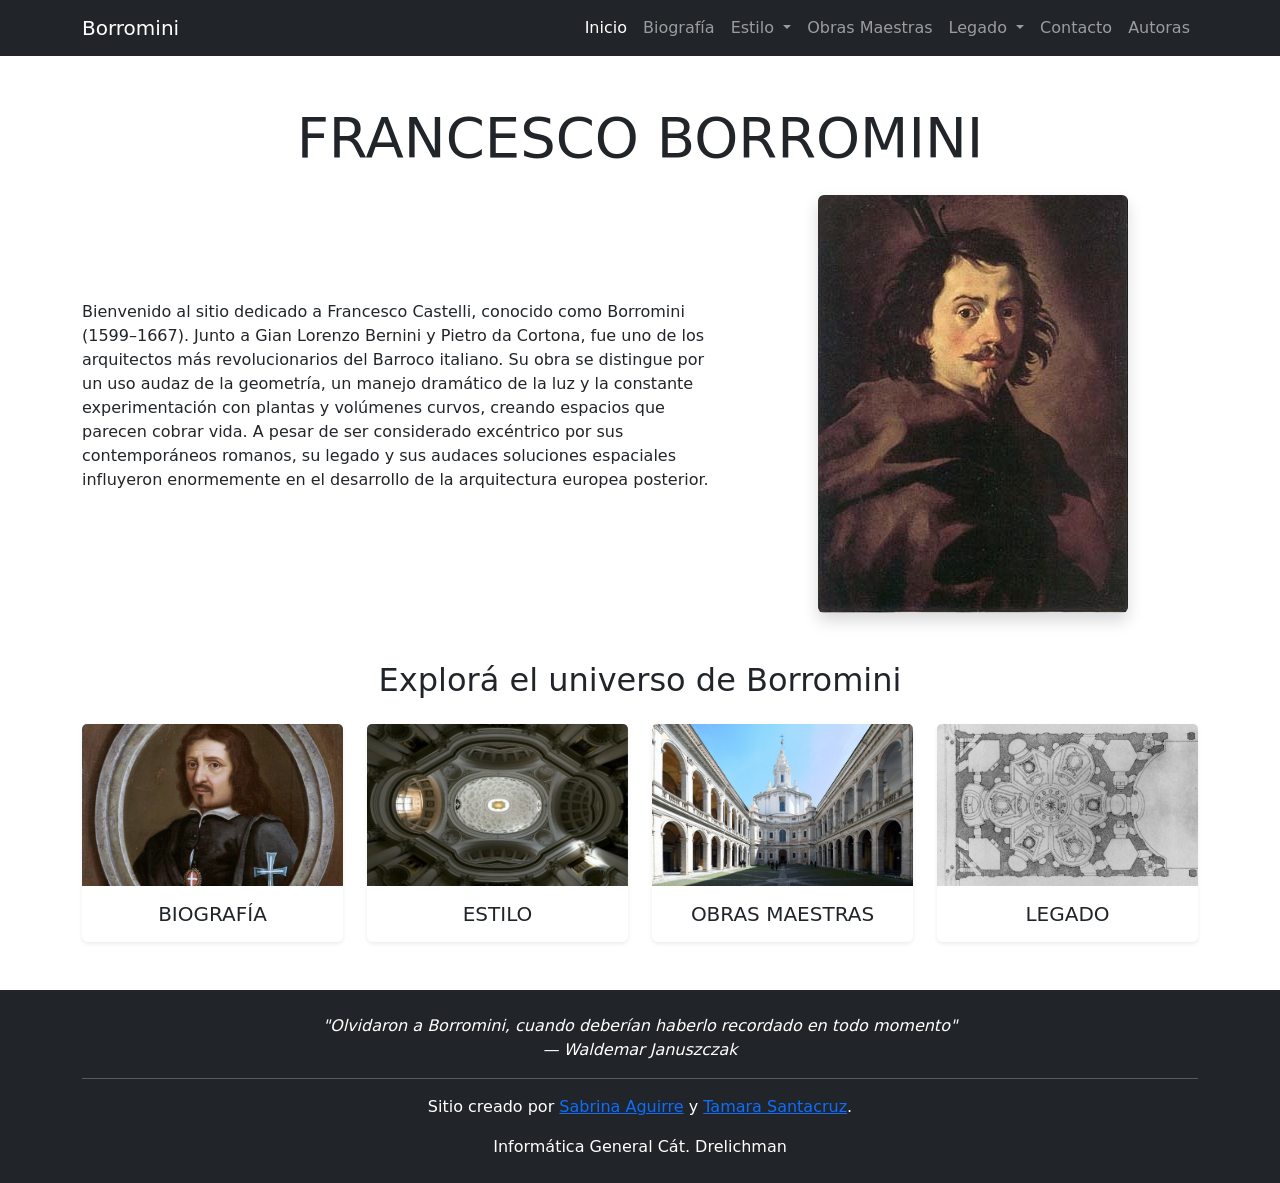
==== index.html @ e706ade4 "Comienzo del armado de index.html e incorporación de nuevas carpetas" ====
<!DOCTYPE html>
<html lang="es">
<head>
    <meta charset="UTF-8">
    <meta name="viewport" content="width=device-width, initial-scale=1.0">
    <title>Francesco Borromini</title>
    <link href="https://cdn.jsdelivr.net/npm/bootstrap@5.3.8/dist/css/bootstrap.min.css" rel="stylesheet" integrity="sha384-sRIl4kxILFvY47J16cr9ZwB07vP4J8+LH7qKQnuqkuIAvNWLzeN8tE5YBujZqJLB" crossorigin="anonymous">
    <link href="css/estilos.css" rel="stylesheet">
</head>
<body>
    <header>
        <nav class="navbar navbar-expand-lg navbar-dark bg-dark">
            <div class="container"> 
                <a class="navbar-brand" href="index.html">Borromini</a>
                <button class="navbar-toggler" type="button" data-bs-toggle="collapse" data-bs-target="#navbarNav" aria-controls="navbarNav" aria-expanded="false" aria-label="Toggle navigation">
                    <span class="navbar-toggler-icon"></span>
                </button>

                <div class="collapse navbar-collapse" id="navbarNav">
                    <ul class="navbar-nav ms-auto">
                        <li class="nav-item"><a class="nav-link active" href="index.html">Inicio</a></li>
                        <li class="nav-item"><a class="nav-link" href="biografia.html">Biografía</a></li>
                        <li class="nav-item dropdown">
                            <a class="nav-link dropdown-toggle" href="estilo.html" id="estiloDropdown" role="button" data-bs-toggle="dropdown" aria-expanded="false">
                                Estilo
                            </a>
                            <ul class="dropdown-menu dropdown-menu-dark" aria-labelledby="estiloDropdown">
                                <li><a class="dropdown-item" href="analisis.html">Análisis</a></li>
                            </ul>
                        </li>
                        <li class="nav-item"><a class="nav-link" href="obras.html">Obras Maestras</a></li>
                        <li class="nav-item dropdown">
                            <a class="nav-link dropdown-toggle" href="legado.html" id="legadoDropdown" role="button" data-bs-toggle="dropdown" aria-expanded="false">
                                Legado
                            </a>
                            <ul class="dropdown-menu dropdown-menu-dark" aria-labelledby="legadoDropdown">
                                <li><a class="dropdown-item" href="contexto.html">Contexto del Barroco</a></li>
                            </ul>
                        </li>
                        <li class="nav-item"><a class="nav-link" href="formulario.html">Contacto</a></li>
                        <li class="nav-item"><a class="nav-link" href="autoras.html">Autoras</a></li>
                    </ul>
                </div>
            </div>
        </nav>
    </header>

    <main class="container my-5">
        <section id="introduccion" class="mb-5">
            <h2 class="display-4 text-center mb-4">FRANCESCO BORROMINI</h2>
            <div class="row align-items-center g-4">
                <div class="col-md-7">
                    <p>Bienvenido al sitio dedicado a Francesco Castelli, conocido como Borromini (1599–1667). Junto a Gian Lorenzo Bernini y Pietro da Cortona, fue uno de los arquitectos más revolucionarios del Barroco italiano. Su obra se distingue por un uso audaz de la geometría, un manejo dramático de la luz y la constante experimentación con plantas y volúmenes curvos, creando espacios que parecen cobrar vida. A pesar de ser considerado excéntrico por sus contemporáneos romanos, su legado y sus audaces soluciones espaciales influyeron enormemente en el desarrollo de la arquitectura europea posterior.</p>
                </div>
                <div class="col-md-5">
                    <div class="text-center">
                        <img src="img/borromini.jpg" alt="Retrato de Borromini" class="img-fluid rounded shadow">
                    </div>
                </div>
            </div>
        </section>

        <section id="destacados" class="mt-5">
            <h2 class="text-center mb-4">Explorá el universo de Borromini</h2>
            <div class="row row-cols-1 row-cols-md-2 row-cols-lg-4 g-4">
                <div class="col">
                    <a href="biografia.html" class="card-link-hover text-decoration-none text-dark">
                        <div class="card h-100 shadow-sm border-0">
                            <div class="card-img-container">
                                <img src="img/biografia-1.jpg" class="card-img-top" alt="Retrato de Francesco Borromini">
                                <div class="card-hover-overlay">
                                    <p class="overlay-text small p-3">
                                        Descubrí sus orígenes, su llegada a Roma y su compleja personalidad.
                                    </p>
                                </div>
                            </div>
                            <div class="card-body text-center">
                                <h5 class="card-title mb-0">BIOGRAFÍA</h5>
                            </div>
                        </div>
                    </a>
                </div>

                <div class="col">
                     <a href="estilo.html" class="card-link-hover text-decoration-none text-dark">
                        <div class="card h-100 shadow-sm border-0">
                            <div class="card-img-container">
                                <img src="img/estilo-2.jpg" class="card-img-top" alt="Cúpula de San Carlo alle Quattro Fontane">
                                <div class="card-hover-overlay">
                                    <p class="overlay-text small p-3">
                                        Aprendé sobre su uso de la luz, los materiales modestos y sus influencias.
                                    </p>
                                </div>
                            </div>
                            <div class="card-body text-center">
                                <h5 class="card-title mb-0">ESTILO</h5>
                            </div>
                        </div>
                    </a>
                </div>

                <div class="col">
                     <a href="obras.html" class="card-link-hover text-decoration-none text-dark">
                        <div class="card h-100 shadow-sm border-0">
                            <div class="card-img-container">
                                <img src="img/obras-3.jpg" class="card-img-top" alt="Sant'Ivo alla Sapienza">
                                <div class="card-hover-overlay">
                                    <p class="overlay-text small p-3">
                                        Explorá la galería interactiva de sus creaciones más icónicas y revolucionarias.
                                    </p>
                                </div>
                            </div>
                            <div class="card-body text-center">
                                <h5 class="card-title mb-0">OBRAS MAESTRAS</h5>
                            </div>
                        </div>
                    </a>
                </div>

                <div class="col">
                     <a href="legado.html" class="card-link-hover text-decoration-none text-dark">
                        <div class="card h-100 shadow-sm border-0">
                            <div class="card-img-container">
                                <img src="img/legado-4.jpg" class="card-img-top" alt="Plano hecho por Borromini">
                                <div class="card-hover-overlay">
                                    <p class="overlay-text small p-3">
                                        Sumergite en su rivalidad con Bernini, su teoría y su impacto en la arquitectura.
                                    </p>
                                </div>
                            </div>
                            <div class="card-body text-center">
                                <h5 class="card-title mb-0">LEGADO</h5>
                            </div>
                        </div>
                    </a>
                </div>
            </div>
        </section>
    </main>

    <footer class="bg-dark text-white text-center py-4 mt-5">
        <div class="container">
            <div>
                <p class="fst-italic">
                    "Olvidaron a Borromini, cuando deberían haberlo recordado en todo momento"<br>
                    — Waldemar Januszczak
                </p>
            </div>
            <hr>
            <div>
                <p>Sitio creado por <a href="mailto:th.aguirre1226@gmail.com" target="_blank">Sabrina Aguirre</a> y <a href="mailto:santacruzmelany83@gmail.com" target="_blank">Tamara Santacruz</a>.</p>
                <p class="mb-0">Informática General Cát. Drelichman</p>
            </div>
        </div>
    </footer>

    <script src="https://cdn.jsdelivr.net/npm/bootstrap@5.3.8/dist/js/bootstrap.bundle.min.js" integrity="sha384-FKyoEForCGlyvwx9Hj09JcYn3nv7wiPVlz7YYwJrWVcXK/BmnVDxM+D2scQbITxI" crossorigin="anonymous"></script>

</body>
</html>
---- css/estilos.css ----
/* --- Estilos para las cards de la home page --- */

/* 1. Contenedor de la imagen */
.card-img-container {
    position: relative;
    overflow: hidden;
}

/* 2. Overlay */
.card-hover-overlay {
    position: absolute;
    top: 0;
    left: 0;
    width: 100%;
    height: 100%;
    
    /* Fondo oscuro semitransparente */
    background-color: rgba(0, 0, 0, 0.75); 
    
    /* Estilo del texto */
    color: white;
    
    /* Centrar el texto */
    display: flex;
    justify-content: center;
    align-items: center;
    text-align: center;
    
    /* Oculto por defecto */
    opacity: 0;
    
    /* Transición suave */
    transition: opacity 0.3s ease-in-out;
}

/* Efecto hover */

.card:hover .card-hover-overlay {
    opacity: 1;
}

/* 4. Zoom en la imagen */
.card .card-img-top {
    transition: transform 0.3s ease-in-out;
}

.card:hover .card-img-top {
    transform: scale(1.05); /* Agranda un poco la imagen */
}
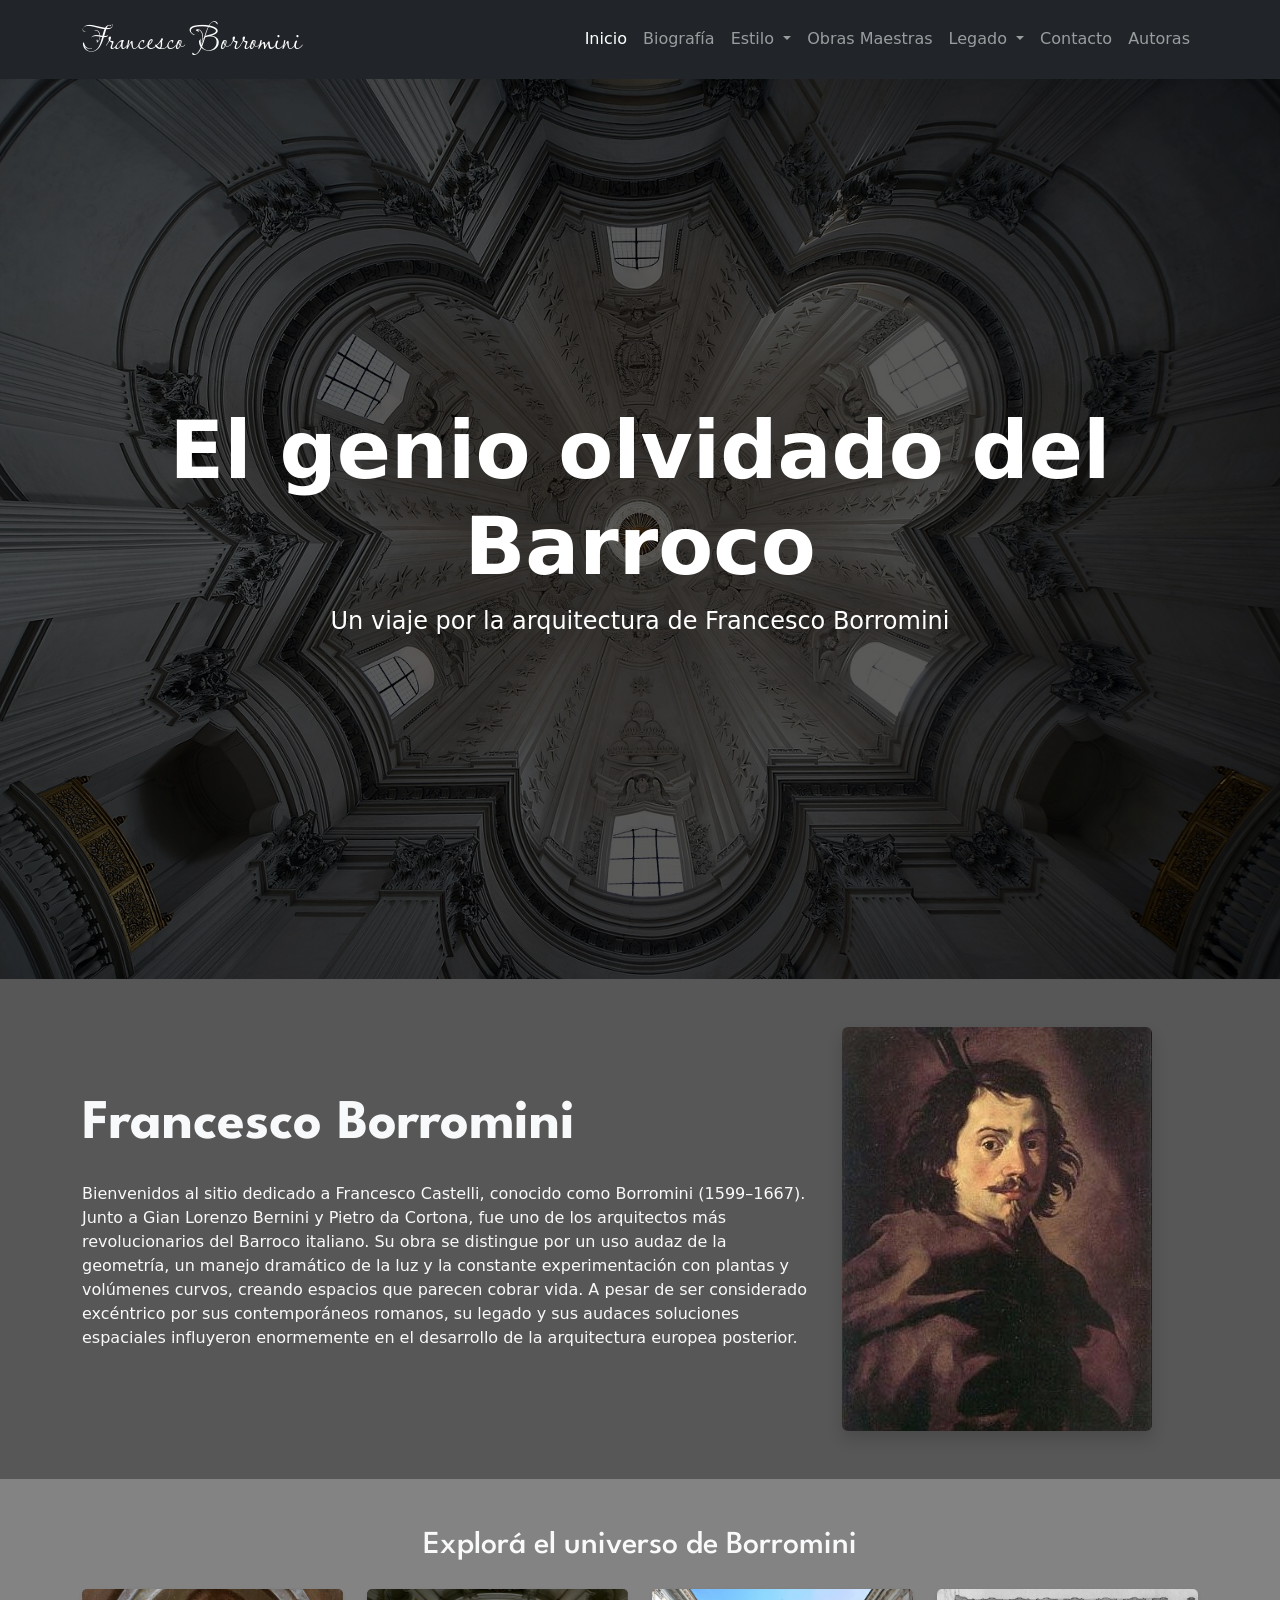
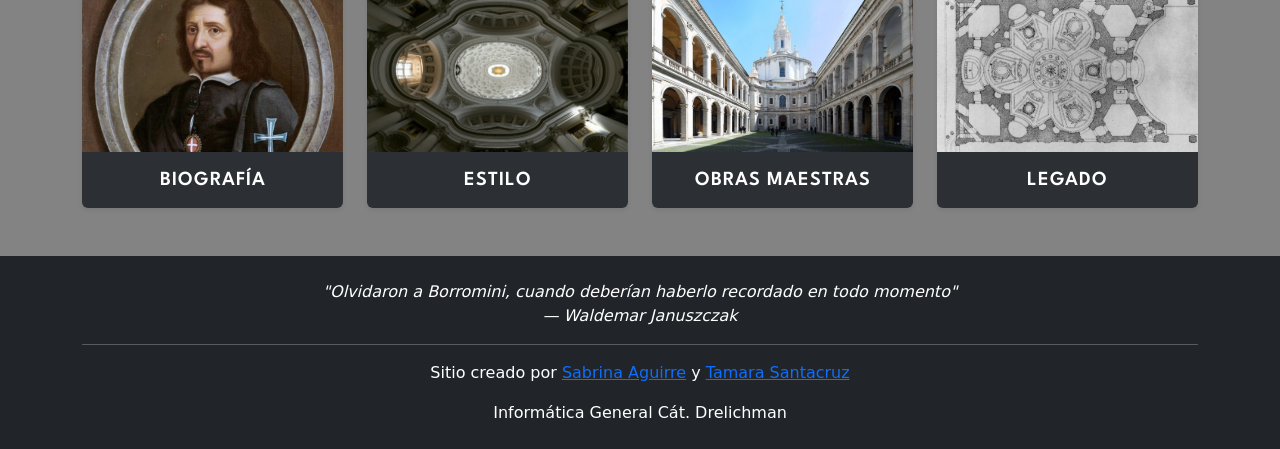
==== commit dc464a75: "Modificaciones en index.html y estilos.css" ====
--- a/index.html
+++ b/index.html
@@ -6,16 +6,19 @@
     <title>Francesco Borromini</title>
     <link href="https://cdn.jsdelivr.net/npm/bootstrap@5.3.8/dist/css/bootstrap.min.css" rel="stylesheet" integrity="sha384-sRIl4kxILFvY47J16cr9ZwB07vP4J8+LH7qKQnuqkuIAvNWLzeN8tE5YBujZqJLB" crossorigin="anonymous">
     <link href="css/estilos.css" rel="stylesheet">
+    <link rel="preconnect" href="https://fonts.googleapis.com">
+    <link rel="preconnect" href="https://fonts.gstatic.com" crossorigin>
+    <link href="https://fonts.googleapis.com/css2?family=Abel&family=Barlow:ital,wght@0,100;0,200;0,300;0,400;0,500;0,600;0,700;0,800;0,900;1,100;1,200;1,300;1,400;1,500;1,600;1,700;1,800;1,900&family=Bebas+Neue&family=Caprasimo&family=Glegoo:wght@400;700&family=Lavishly+Yours&family=League+Spartan:wght@100..900&family=Mulish:ital,wght@0,200..1000;1,200..1000&family=Special+Gothic+Expanded+One&family=Ubuntu:ital,wght@0,300;0,400;0,500;0,700;1,300;1,400;1,500;1,700&display=swap" rel="stylesheet">
 </head>
 <body>
+    
     <header>
         <nav class="navbar navbar-expand-lg navbar-dark bg-dark">
             <div class="container"> 
-                <a class="navbar-brand" href="index.html">Borromini</a>
+                <a class="navbar-brand" href="index.html">Francesco Borromini</a>
                 <button class="navbar-toggler" type="button" data-bs-toggle="collapse" data-bs-target="#navbarNav" aria-controls="navbarNav" aria-expanded="false" aria-label="Toggle navigation">
                     <span class="navbar-toggler-icon"></span>
                 </button>
-
                 <div class="collapse navbar-collapse" id="navbarNav">
                     <ul class="navbar-nav ms-auto">
                         <li class="nav-item"><a class="nav-link active" href="index.html">Inicio</a></li>
@@ -45,100 +48,116 @@
         </nav>
     </header>
 
-    <main class="container my-5">
-        <section id="introduccion" class="mb-5">
-            <h2 class="display-4 text-center mb-4">FRANCESCO BORROMINI</h2>
-            <div class="row align-items-center g-4">
-                <div class="col-md-7">
-                    <p>Bienvenido al sitio dedicado a Francesco Castelli, conocido como Borromini (1599–1667). Junto a Gian Lorenzo Bernini y Pietro da Cortona, fue uno de los arquitectos más revolucionarios del Barroco italiano. Su obra se distingue por un uso audaz de la geometría, un manejo dramático de la luz y la constante experimentación con plantas y volúmenes curvos, creando espacios que parecen cobrar vida. A pesar de ser considerado excéntrico por sus contemporáneos romanos, su legado y sus audaces soluciones espaciales influyeron enormemente en el desarrollo de la arquitectura europea posterior.</p>
-                </div>
-                <div class="col-md-5">
-                    <div class="text-center">
-                        <img src="img/borromini.jpg" alt="Retrato de Borromini" class="img-fluid rounded shadow">
-                    </div>
-                </div>
+    <main>
+        <section id="banner-borromini" class="d-flex align-items-center text-center text-white">
+            <div class="container">
+                <h1 class="display-1 fw-bold">El genio olvidado del Barroco</h1>
+                <p class="lead fs-4">Un viaje por la arquitectura de Francesco Borromini</p>
             </div>
         </section>
 
-        <section id="destacados" class="mt-5">
-            <h2 class="text-center mb-4">Explorá el universo de Borromini</h2>
-            <div class="row row-cols-1 row-cols-md-2 row-cols-lg-4 g-4">
-                <div class="col">
-                    <a href="biografia.html" class="card-link-hover text-decoration-none text-dark">
-                        <div class="card h-100 shadow-sm border-0">
-                            <div class="card-img-container">
-                                <img src="img/biografia-1.jpg" class="card-img-top" alt="Retrato de Francesco Borromini">
-                                <div class="card-hover-overlay">
-                                    <p class="overlay-text small p-3">
-                                        Descubrí sus orígenes, su llegada a Roma y su compleja personalidad.
-                                    </p>
+        <div class="bg-gris-oscuro text-light py-4">
+            <div class="container py-4">
+                <section id="introduccion">
+                    <div class="row align-items-center g-4">
+                        <div class="col-md-8">
+                            <h2 class="display-4 mb-4">Francesco Borromini</h2>
+                            <p>Bienvenidos al sitio dedicado a Francesco Castelli, conocido como Borromini (1599–1667). Junto a Gian Lorenzo Bernini y Pietro da Cortona, fue uno de los arquitectos más revolucionarios del Barroco italiano. Su obra se distingue por un uso audaz de la geometría, un manejo dramático de la luz y la constante experimentación con plantas y volúmenes curvos, creando espacios que parecen cobrar vida. A pesar de ser considerado excéntrico por sus contemporáneos romanos, su legado y sus audaces soluciones espaciales influyeron enormemente en el desarrollo de la arquitectura europea posterior.</p>                        
+                        </div>
+                        <div class="col-md-4">
+                            <img src="img/borromini.jpg" alt="Retrato de Borromini" class="img-fluid rounded shadow">
+                        </div>
+                    </div>
+                </section>
+            </div>
+        </div>
+        
+        <div class="bg-gris-claro py-4">
+            <div class="container py-4">
+                <section id="destacados">
+                    <h2 class="text-light text-center mb-4">Explorá el universo de Borromini</h2>
+                    
+                    <div class="row row-cols-1 row-cols-md-2 row-cols-lg-4 g-4">
+                        
+                        <div class="col">
+                            <a href="biografia.html" class="card-link-hover text-decoration-none text-dark">
+                                <div class="card h-100 shadow-sm border-0">
+                                    <div class="card-img-container">
+                                        <img src="img/biografia-1.jpg" class="card-img-top" alt="Retrato de Francesco Borromini">
+                                        <div class="card-hover-overlay">
+                                            <p class="overlay-text small p-3">
+                                                Descubrí sus orígenes, su llegada a Roma y su compleja personalidad
+                                            </p>
+                                        </div>
+                                    </div>
+                                    <div class="card-body text-center">
+                                        <h5 class="card-title mb-0">BIOGRAFÍA</h5>
+                                    </div>
                                 </div>
-                            </div>
-                            <div class="card-body text-center">
-                                <h5 class="card-title mb-0">BIOGRAFÍA</h5>
-                            </div>
+                            </a>
                         </div>
-                    </a>
-                </div>
+                        
+                        <div class="col">
+                             <a href="estilo.html" class="card-link-hover text-decoration-none text-dark">
+                                <div class="card h-100 shadow-sm border-0">
+                                    <div class="card-img-container">
+                                        <img src="img/estilo-2.jpg" class="card-img-top" alt="Cúpula de San Carlo alle Quattro Fontane">
+                                        <div class="card-hover-overlay">
+                                            <p class="overlay-text small p-3">
+                                                Aprendé sobre su uso de la luz, los materiales modestos y sus influencias
+                                            </p>
+                                        </div>
+                                    </div>
+                                    <div class="card-body text-center">
+                                        <h5 class="card-title mb-0">ESTILO</h5>
+                                    </div>
+                                </div>
+                            </a>
+                        </div>
 
-                <div class="col">
-                     <a href="estilo.html" class="card-link-hover text-decoration-none text-dark">
-                        <div class="card h-100 shadow-sm border-0">
-                            <div class="card-img-container">
-                                <img src="img/estilo-2.jpg" class="card-img-top" alt="Cúpula de San Carlo alle Quattro Fontane">
-                                <div class="card-hover-overlay">
-                                    <p class="overlay-text small p-3">
-                                        Aprendé sobre su uso de la luz, los materiales modestos y sus influencias.
-                                    </p>
+                        <div class="col">
+                             <a href="obras.html" class="card-link-hover text-decoration-none text-dark">
+                                <div class="card h-100 shadow-sm border-0">
+                                    <div class="card-img-container">
+                                        <img src="img/obras-3.jpg" class="card-img-top" alt="Sant'Ivo alla Sapienza">
+                                        <div class="card-hover-overlay">
+                                            <p class="overlay-text small p-3">
+                                                Explorá la galería interactiva de sus creaciones más icónicas y revolucionarias
+                                            </p>
+                                        </div>
+                                    </div>
+                                    <div class="card-body text-center">
+                                        <h5 class="card-title mb-0">OBRAS MAESTRAS</h5>
+                                    </div>
                                 </div>
-                            </div>
-                            <div class="card-body text-center">
-                                <h5 class="card-title mb-0">ESTILO</h5>
-                            </div>
+                            </a>
                         </div>
-                    </a>
-                </div>
 
-                <div class="col">
-                     <a href="obras.html" class="card-link-hover text-decoration-none text-dark">
-                        <div class="card h-100 shadow-sm border-0">
-                            <div class="card-img-container">
-                                <img src="img/obras-3.jpg" class="card-img-top" alt="Sant'Ivo alla Sapienza">
-                                <div class="card-hover-overlay">
-                                    <p class="overlay-text small p-3">
-                                        Explorá la galería interactiva de sus creaciones más icónicas y revolucionarias.
-                                    </p>
+                        <div class="col">
+                             <a href="legado.html" class="card-link-hover text-decoration-none text-dark">
+                                <div class="card h-100 shadow-sm border-0">
+                                    <div class="card-img-container">
+                                        <img src="img/legado-4.jpg" class="card-img-top" alt="Plano hecho por Borromini">
+                                        <div class="card-hover-overlay">
+                                            <p class="overlay-text small p-3">
+                                                Sumergite en su rivalidad con Bernini, su teoría y su impacto en la arquitectura
+                                            </p>
+                                        </div>
+                                    </div>
+                                    <div class="card-body text-center">
+                                        <h5 class="card-title mb-0">LEGADO</h5>
+                                    </div>
                                 </div>
-                            </div>
-                            <div class="card-body text-center">
-                                <h5 class="card-title mb-0">OBRAS MAESTRAS</h5>
-                            </div>
+                            </a>
                         </div>
-                    </a>
-                </div>
+                    </div>
+                </section>
+            </div>
+        </div>
 
-                <div class="col">
-                     <a href="legado.html" class="card-link-hover text-decoration-none text-dark">
-                        <div class="card h-100 shadow-sm border-0">
-                            <div class="card-img-container">
-                                <img src="img/legado-4.jpg" class="card-img-top" alt="Plano hecho por Borromini">
-                                <div class="card-hover-overlay">
-                                    <p class="overlay-text small p-3">
-                                        Sumergite en su rivalidad con Bernini, su teoría y su impacto en la arquitectura.
-                                    </p>
-                                </div>
-                            </div>
-                            <div class="card-body text-center">
-                                <h5 class="card-title mb-0">LEGADO</h5>
-                            </div>
-                        </div>
-                    </a>
-                </div>
-            </div>
-        </section>
     </main>
 
-    <footer class="bg-dark text-white text-center py-4 mt-5">
+    <footer class="bg-dark text-white text-center py-4">
         <div class="container">
             <div>
                 <p class="fst-italic">
@@ -148,7 +167,7 @@
             </div>
             <hr>
             <div>
-                <p>Sitio creado por <a href="mailto:th.aguirre1226@gmail.com" target="_blank">Sabrina Aguirre</a> y <a href="mailto:santacruzmelany83@gmail.com" target="_blank">Tamara Santacruz</a>.</p>
+                <p>Sitio creado por <a href="mailto:th.aguirre1226@gmail.com" target="_blank">Sabrina Aguirre</a> y <a href="mailto:santacruzmelany83@gmail.com" target="_blank">Tamara Santacruz</a></p>
                 <p class="mb-0">Informática General Cát. Drelichman</p>
             </div>
         </div>
--- a/css/estilos.css
+++ b/css/estilos.css
@@ -1,12 +1,48 @@
+/* --- Nombre en el navbar --- */
+
+.navbar-brand {
+  font-family: 'Lavishly Yours', cursive;
+  font-size: 2.2rem;
+}
+
+/* --- Fondos de los contenedores --- */
+
+.bg-gris-oscuro {
+    background-color: #575757;
+}
+
+.bg-gris-claro {
+    background-color: #848383;
+}
+
+#banner-borromini {
+    min-height: 100vh;
+    
+    /* Oscurecimiento */
+    background-image: linear-gradient(rgba(0, 0, 0, 0.65), rgba(0, 0, 0, 0.65)), url('../img/cupula-sant-ivo.jpg');
+    background-size: cover;
+    background-position: center center;
+}
+
+/* --- Títulos de los contenedores --- */
+
+#introduccion h2 {
+  font-family: 'League Spartan', sans-serif;
+  font-weight: 700;
+}
+
+#destacados h2 {
+    font-family: 'League Spartan', sans-serif;
+    font-weight: 500;
+}
+
 /* --- Estilos para las cards de la home page --- */
 
-/* 1. Contenedor de la imagen */
 .card-img-container {
     position: relative;
     overflow: hidden;
 }
 
-/* 2. Overlay */
 .card-hover-overlay {
     position: absolute;
     top: 0;
@@ -20,7 +56,7 @@
     /* Estilo del texto */
     color: white;
     
-    /* Centrar el texto */
+    /* Centrado del texto */
     display: flex;
     justify-content: center;
     align-items: center;
@@ -29,21 +65,32 @@
     /* Oculto por defecto */
     opacity: 0;
     
-    /* Transición suave */
+    /* Transición */
     transition: opacity 0.3s ease-in-out;
 }
 
 /* Efecto hover */
-
 .card:hover .card-hover-overlay {
     opacity: 1;
 }
 
-/* 4. Zoom en la imagen */
+/* Zoom en la imagen */
 .card .card-img-top {
     transition: transform 0.3s ease-in-out;
 }
 
 .card:hover .card-img-top {
     transform: scale(1.05); /* Agranda un poco la imagen */
+}
+
+#destacados .card {
+    background-color: #2c3034;
+    border: 1px solid #495057;
+}
+
+#destacados .card-title {
+    color: #ffffff;
+    font-family: 'League Spartan', sans-serif;
+    font-weight: 600;
+    letter-spacing: 1px;
 }
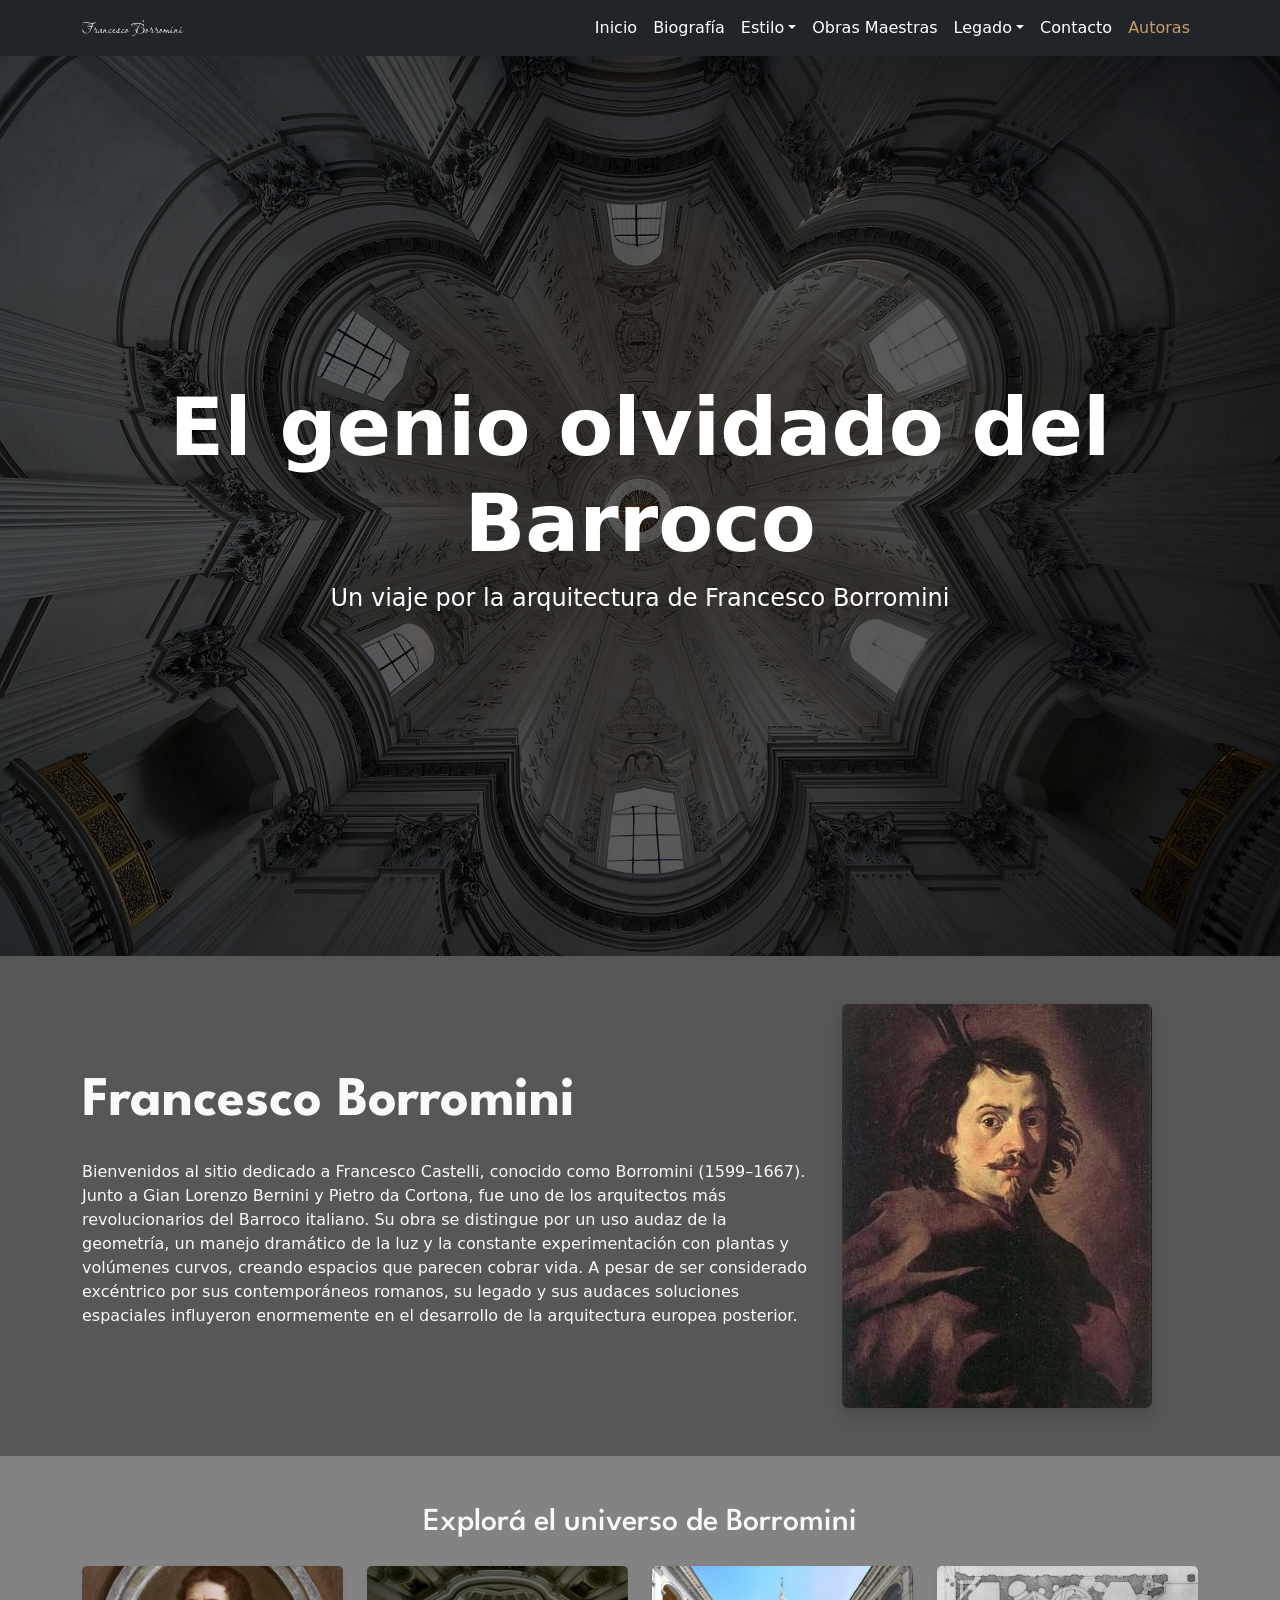
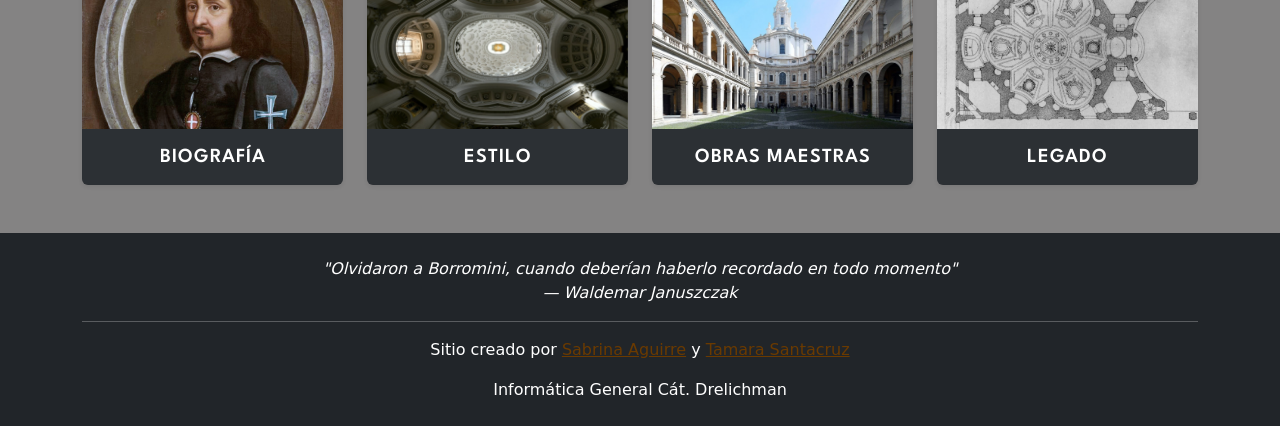
==== commit cff2b2e4: "Cambio de headers, responsive de autoras, estructura base de analisis.html y obras.html" ====
--- a/index.html
+++ b/index.html
@@ -12,41 +12,40 @@
 </head>
 <body>
     
-    <header>
-        <nav class="navbar navbar-expand-lg navbar-dark bg-dark">
-            <div class="container"> 
-                <a class="navbar-brand" href="index.html">Francesco Borromini</a>
-                <button class="navbar-toggler" type="button" data-bs-toggle="collapse" data-bs-target="#navbarNav" aria-controls="navbarNav" aria-expanded="false" aria-label="Toggle navigation">
-                    <span class="navbar-toggler-icon"></span>
-                </button>
-                <div class="collapse navbar-collapse" id="navbarNav">
-                    <ul class="navbar-nav ms-auto">
-                        <li class="nav-item"><a class="nav-link active" href="index.html">Inicio</a></li>
-                        <li class="nav-item"><a class="nav-link" href="biografia.html">Biografía</a></li>
-                        <li class="nav-item dropdown">
-                            <a class="nav-link dropdown-toggle" href="estilo.html" id="estiloDropdown" role="button" data-bs-toggle="dropdown" aria-expanded="false">
-                                Estilo
-                            </a>
-                            <ul class="dropdown-menu dropdown-menu-dark" aria-labelledby="estiloDropdown">
-                                <li><a class="dropdown-item" href="analisis.html">Análisis</a></li>
-                            </ul>
-                        </li>
-                        <li class="nav-item"><a class="nav-link" href="obras.html">Obras Maestras</a></li>
-                        <li class="nav-item dropdown">
-                            <a class="nav-link dropdown-toggle" href="legado.html" id="legadoDropdown" role="button" data-bs-toggle="dropdown" aria-expanded="false">
-                                Legado
-                            </a>
-                            <ul class="dropdown-menu dropdown-menu-dark" aria-labelledby="legadoDropdown">
-                                <li><a class="dropdown-item" href="contexto.html">Contexto del Barroco</a></li>
-                            </ul>
-                        </li>
-                        <li class="nav-item"><a class="nav-link" href="formulario.html">Contacto</a></li>
-                        <li class="nav-item"><a class="nav-link" href="autoras.html">Autoras</a></li>
-                    </ul>
-                </div>
+ <header>
+    <nav class="navbar navbar-expand-lg navbar-dark bg-dark">
+        <div class="container"> 
+            <a class="navbar-brand text-wrap text-break fs-6 fs-md-3" href="index.html">
+                Francesco Borromini
+            </a>
+            <button class="navbar-toggler" type="button" data-bs-toggle="collapse" data-bs-target="#navbarNav" aria-controls="navbarNav" aria-expanded="false" aria-label="Toggle navigation">
+                <span class="navbar-toggler-icon"></span>
+            </button>
+
+            <div class="collapse navbar-collapse" id="navbarNav">
+                <ul class="navbar-nav ms-auto">
+                    <li class="nav-item"><a class="nav-link" href="index.html">Inicio</a></li>
+                    <li class="nav-item"><a class="nav-link" href="biografia.html">Biografía</a></li>
+                    <li class="nav-item dropdown">
+                        <a class="nav-link dropdown-toggle" href="estilo.html" id="estiloDropdown" role="button" data-bs-toggle="dropdown" aria-expanded="false">Estilo</a>
+                        <ul class="dropdown-menu dropdown-menu-dark" aria-labelledby="estiloDropdown">
+                            <li><a class="dropdown-item" href="analisis.html">Análisis</a></li>
+                        </ul>
+                    </li>
+                    <li class="nav-item"><a class="nav-link" href="obras.html">Obras Maestras</a></li>
+                    <li class="nav-item dropdown">
+                        <a class="nav-link dropdown-toggle" href="legado.html" id="legadoDropdown" role="button" data-bs-toggle="dropdown" aria-expanded="false">Legado</a>
+                        <ul class="dropdown-menu dropdown-menu-dark" aria-labelledby="legadoDropdown">
+                            <li><a class="dropdown-item" href="contexto.html">Contexto del Barroco</a></li>
+                        </ul>
+                    </li>
+                    <li class="nav-item"><a class="nav-link" href="formulario.html">Contacto</a></li>
+                    <li class="nav-item"><a class="nav-link active" href="autoras.html">Autoras</a></li>
+                </ul>
             </div>
-        </nav>
-    </header>
+        </div>
+    </nav>
+</header>
 
     <main>
         <section id="banner-borromini" class="d-flex align-items-center text-center text-white">
--- a/css/estilos.css
+++ b/css/estilos.css
@@ -1,20 +1,58 @@
+/* Para que padding no haga overflow */
+* {
+    box-sizing: border-box;
+}
+
+/* --- Links --- */
+a  {
+    color: rgb(106, 58, 0);
+}
+
+a:hover {
+    color: rgb(152, 90, 15);
+}
+
+a:active {
+    color: rgb(255, 238, 207);
+}
+
+/* --- Navbar --- */
+
 /* --- Nombre en el navbar --- */
-
 .navbar-brand {
   font-family: 'Lavishly Yours', cursive;
   font-size: 2.2rem;
 }
 
-/* --- Fondos de los contenedores --- */
-
-.bg-gris-oscuro {
-    background-color: #575757;
-}
-
-.bg-gris-claro {
-    background-color: #848383;
-}
-
+/* Color normal de los links de la navbar */
+.navbar-dark .navbar-nav .nav-link,
+.navbar-dark .dropdown-menu .dropdown-item {
+    color: #ffffff; 
+}
+
+/* Color al pasar el mouse */
+.navbar-dark .navbar-nav .nav-link:hover,
+.navbar-dark .dropdown-menu .dropdown-item:hover {
+    color: #985a0f !important; 
+}
+
+/* Color cuando el link está activo */
+.navbar-dark .navbar-nav .nav-link.active,
+.navbar-dark .navbar-nav .nav-link:focus,
+.navbar-dark .dropdown-menu .dropdown-item.active
+ {
+    color: #c79d69;
+    background-color: transparent;
+}
+
+/* Suavizar transición del hover */
+.navbar-nav .nav-link,
+.navbar-nav .dropdown-item {
+    transition: all 0.2s ease-in-out;
+}
+
+
+/* --- Banner index.html --- */
 #banner-borromini {
     min-height: 100vh;
     
@@ -24,6 +62,27 @@
     background-position: center center;
 }
 
+/* --- ESTILOS index.html --- */
+
+#banner-borromini {
+    min-height: 100vh;
+    
+    /* Oscurecimiento */
+    background-image: linear-gradient(rgba(0, 0, 0, 0.65), rgba(0, 0, 0, 0.65)), url('../img/cupula-sant-ivo.jpg');
+    background-size: cover;
+    background-position: center center;
+}
+
+/* --- Fondos de los contenedores --- */
+
+.bg-gris-oscuro {
+    background-color: #575757;
+}
+
+.bg-gris-claro {
+    background-color: #848383;
+}
+
 /* --- Títulos de los contenedores --- */
 
 #introduccion h2 {
@@ -36,7 +95,7 @@
     font-weight: 500;
 }
 
-/* --- Estilos para las cards de la home page --- */
+/* --- Estilos para las cards --- */
 
 .card-img-container {
     position: relative;
@@ -93,4 +152,60 @@
     font-family: 'League Spartan', sans-serif;
     font-weight: 600;
     letter-spacing: 1px;
-}+}
+
+/* --- ESTILOS biografia.html --- */
+
+#titulo-centrado h1 {
+    font-family: 'League Spartan', sans-serif;
+    font-weight: 700;
+}
+
+/* --- ESTILOS estilo.html --- */
+
+#estilo, 
+#tecnica, 
+#estilo h2, 
+#tecnica h2 {
+    font-family: 'League Spartan', sans-serif;
+    font-weight: 700;
+}
+
+#origenes h2,
+#rivalidad h2,
+#final h2,
+h3,
+h2 {
+    font-family: 'League Spartan', sans-serif;
+}
+
+/* --- ESTILOS autoras.html --- */
+
+.pfp {
+  width: 100%;
+    max-width: 140px;
+    height: auto;
+    border-radius: 50%;
+  object-fit: cover;
+  border: 3px solid #848383; 
+  margin-bottom: 1rem;
+}
+
+.mail-autora {
+  color: #ADA6A6;
+  transition: color 0.3s ease;
+}
+
+.mail-autora:hover {
+  color: #cccccc;
+  text-decoration: none;
+}
+
+/* --- ESTILOS legado.html --- */
+
+#opus-architectonicum img {
+    max-width: 75%;
+    display: block;
+    margin: 0 auto;
+}
+
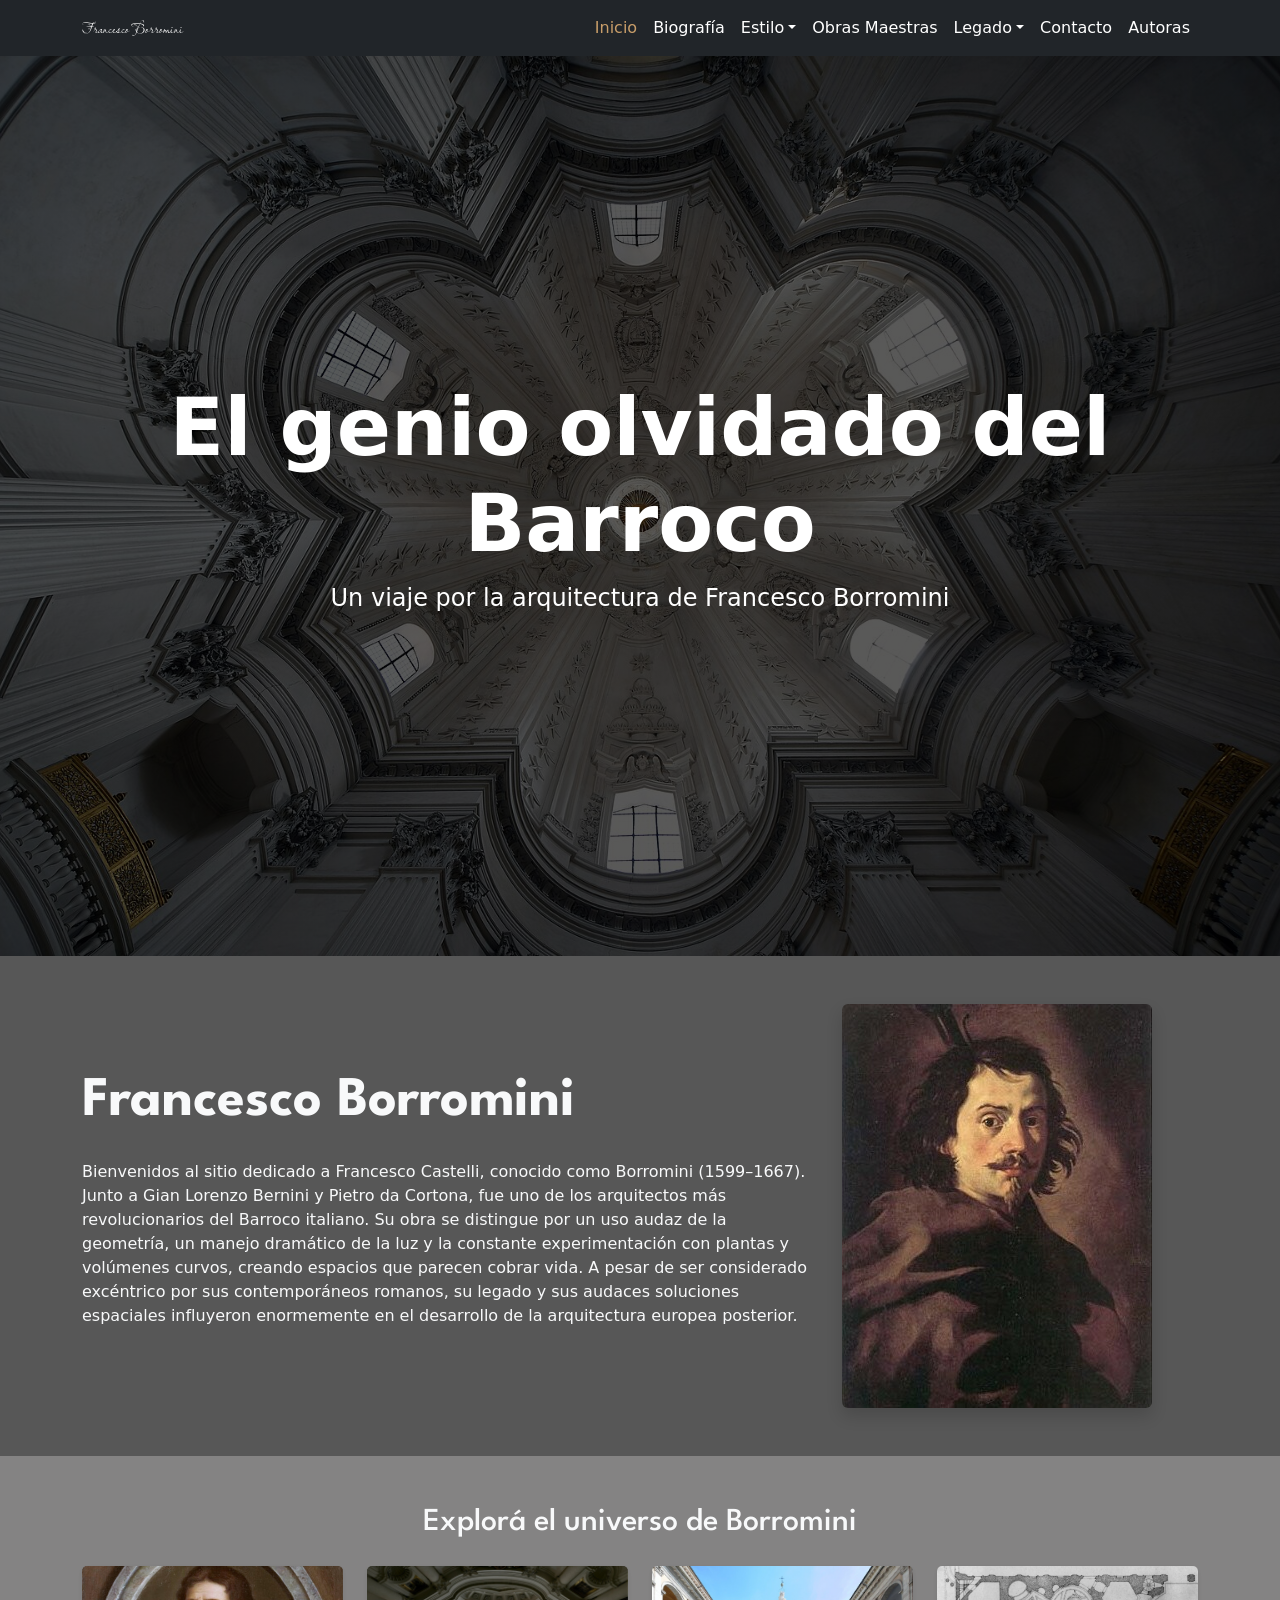
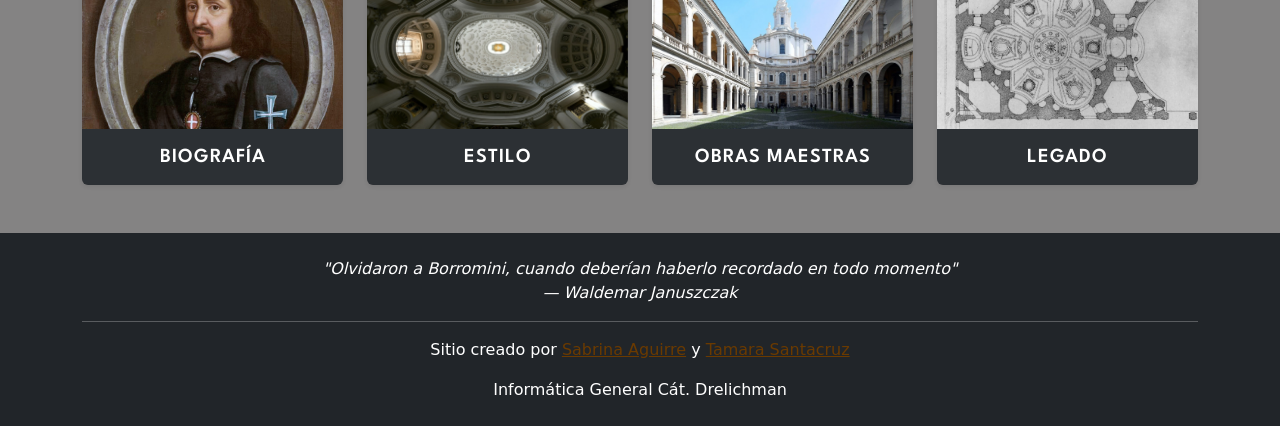
==== commit cfd70151: "Corrección del nav y otros errores" ====
--- a/index.html
+++ b/index.html
@@ -24,7 +24,7 @@
 
             <div class="collapse navbar-collapse" id="navbarNav">
                 <ul class="navbar-nav ms-auto">
-                    <li class="nav-item"><a class="nav-link" href="index.html">Inicio</a></li>
+                    <li class="nav-item"><a class="nav-link active" href="index.html">Inicio</a></li>
                     <li class="nav-item"><a class="nav-link" href="biografia.html">Biografía</a></li>
                     <li class="nav-item dropdown">
                         <a class="nav-link dropdown-toggle" href="estilo.html" id="estiloDropdown" role="button" data-bs-toggle="dropdown" aria-expanded="false">Estilo</a>
@@ -40,7 +40,7 @@
                         </ul>
                     </li>
                     <li class="nav-item"><a class="nav-link" href="formulario.html">Contacto</a></li>
-                    <li class="nav-item"><a class="nav-link active" href="autoras.html">Autoras</a></li>
+                    <li class="nav-item"><a class="nav-link" href="autoras.html">Autoras</a></li>
                 </ul>
             </div>
         </div>
--- a/css/estilos.css
+++ b/css/estilos.css
@@ -207,5 +207,4 @@
     max-width: 75%;
     display: block;
     margin: 0 auto;
-}
-
+}
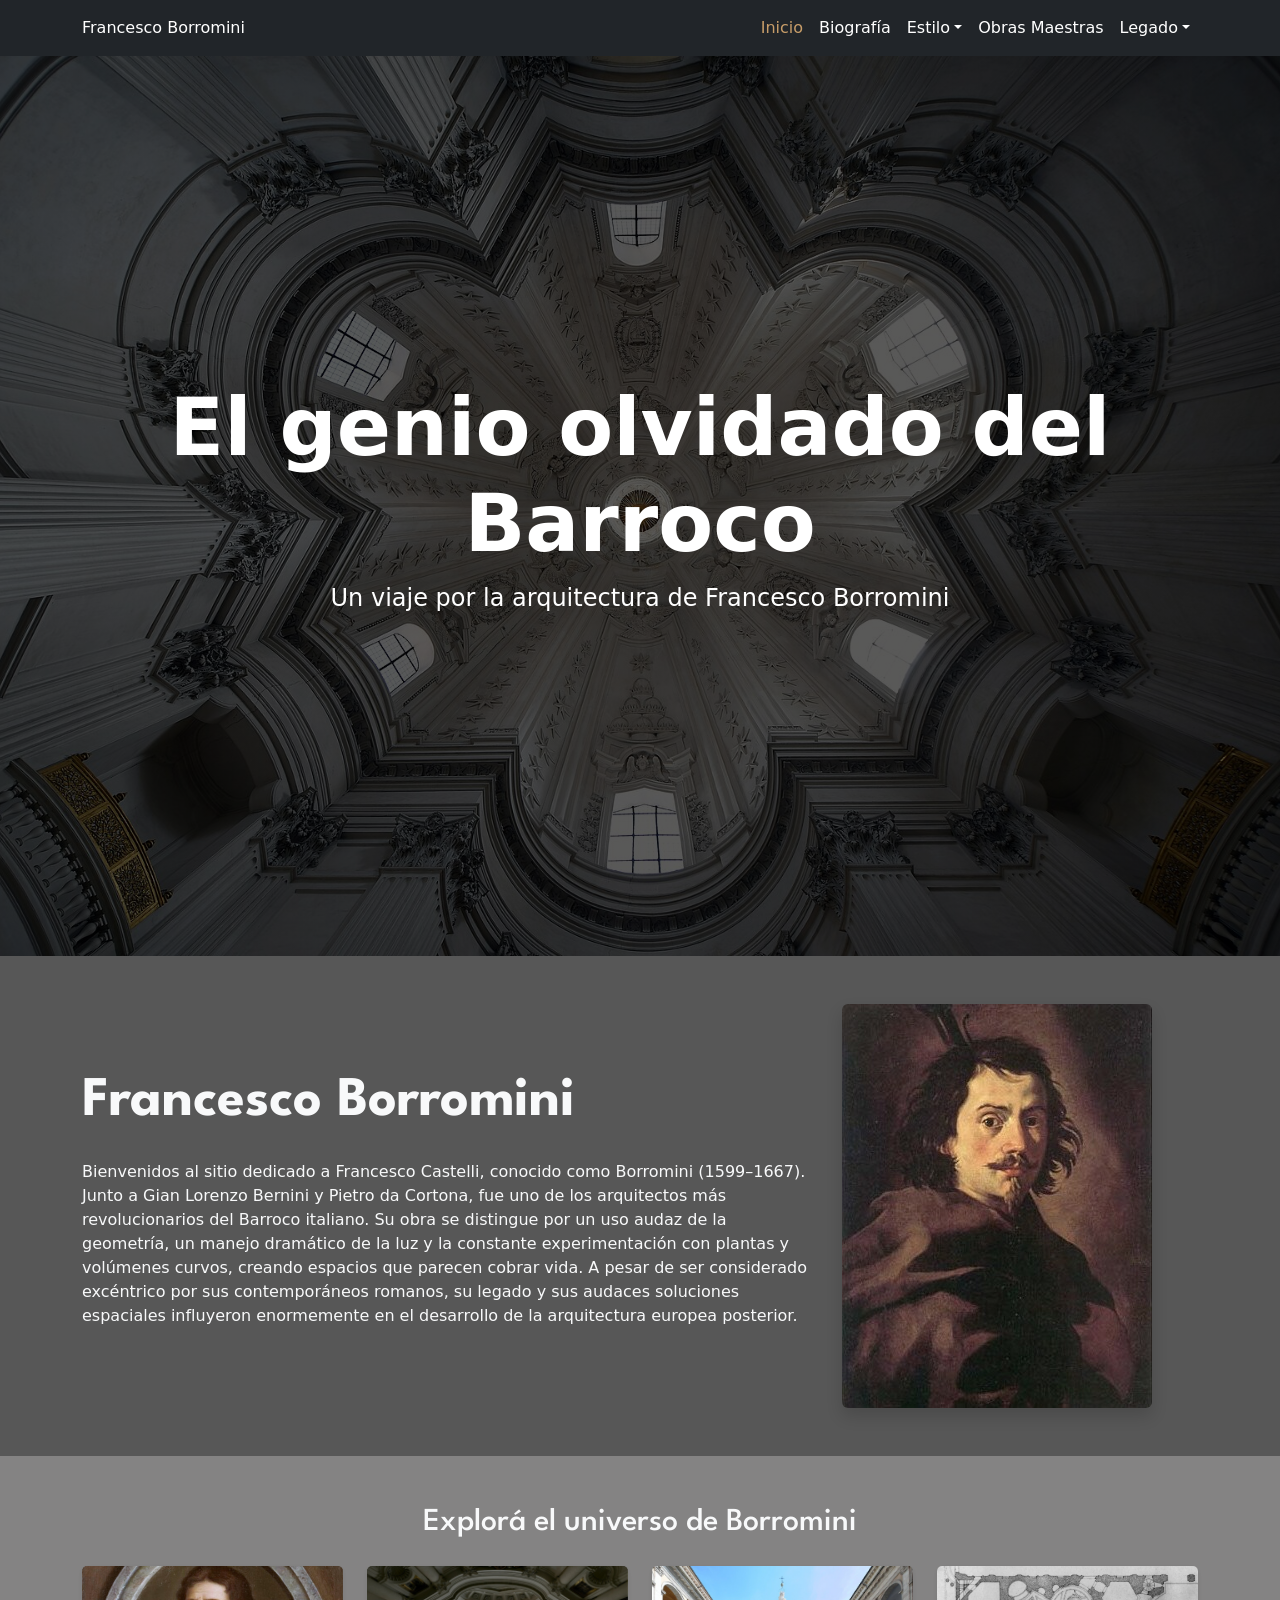
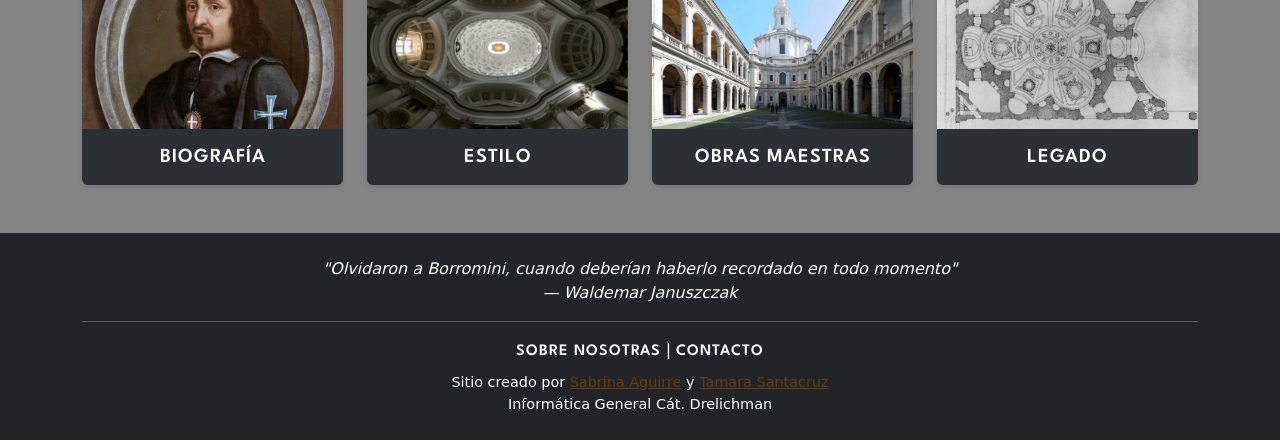
==== commit 8dd17390: "Nav y footer modificados en todas las páginas" ====
--- a/index.html
+++ b/index.html
@@ -12,40 +12,47 @@
 </head>
 <body>
     
- <header>
-    <nav class="navbar navbar-expand-lg navbar-dark bg-dark">
-        <div class="container"> 
-            <a class="navbar-brand text-wrap text-break fs-6 fs-md-3" href="index.html">
-                Francesco Borromini
-            </a>
-            <button class="navbar-toggler" type="button" data-bs-toggle="collapse" data-bs-target="#navbarNav" aria-controls="navbarNav" aria-expanded="false" aria-label="Toggle navigation">
-                <span class="navbar-toggler-icon"></span>
-            </button>
+    <header>
+        <nav class="navbar navbar-expand-lg navbar-dark bg-dark">
+            <div class="container"> 
+                <a class="navbar-brand text-wrap text-break fs-6 fs-md-3" href="index.html">
+                    Francesco Borromini
+                </a>
+                <button class="navbar-toggler" type="button" data-bs-toggle="collapse" data-bs-target="#navbarNav" aria-controls="navbarNav" aria-expanded="false" aria-label="Toggle navigation">
+                    <span class="navbar-toggler-icon"></span>
+                </button>
 
-            <div class="collapse navbar-collapse" id="navbarNav">
-                <ul class="navbar-nav ms-auto">
-                    <li class="nav-item"><a class="nav-link active" href="index.html">Inicio</a></li>
-                    <li class="nav-item"><a class="nav-link" href="biografia.html">Biografía</a></li>
-                    <li class="nav-item dropdown">
-                        <a class="nav-link dropdown-toggle" href="estilo.html" id="estiloDropdown" role="button" data-bs-toggle="dropdown" aria-expanded="false">Estilo</a>
-                        <ul class="dropdown-menu dropdown-menu-dark" aria-labelledby="estiloDropdown">
-                            <li><a class="dropdown-item" href="analisis.html">Análisis</a></li>
-                        </ul>
-                    </li>
-                    <li class="nav-item"><a class="nav-link" href="obras.html">Obras Maestras</a></li>
-                    <li class="nav-item dropdown">
-                        <a class="nav-link dropdown-toggle" href="legado.html" id="legadoDropdown" role="button" data-bs-toggle="dropdown" aria-expanded="false">Legado</a>
-                        <ul class="dropdown-menu dropdown-menu-dark" aria-labelledby="legadoDropdown">
-                            <li><a class="dropdown-item" href="contexto.html">Contexto del Barroco</a></li>
-                        </ul>
-                    </li>
-                    <li class="nav-item"><a class="nav-link" href="formulario.html">Contacto</a></li>
-                    <li class="nav-item"><a class="nav-link" href="autoras.html">Autoras</a></li>
-                </ul>
+                <div class="collapse navbar-collapse" id="navbarNav">
+                    <ul class="navbar-nav ms-auto">
+                        <li class="nav-item"><a class="nav-link active" href="index.html">Inicio</a></li>
+
+                        <li class="nav-item"><a class="nav-link" href="biografia.html">Biografía</a></li>
+
+                        <li class="nav-item dropdown">
+                            <a class="nav-link dropdown-toggle" href="#" id="estiloDropdown" role="button" data-bs-toggle="dropdown" aria-expanded="false">Estilo</a>
+                            <ul class="dropdown-menu dropdown-menu-dark" aria-labelledby="estiloDropdown">
+                                <li><a class="dropdown-item dropdown-item-special" href="estilo.html">Ver Estilo</a></li>
+                                <li><hr class="dropdown-divider"></li>
+                                <li><a class="dropdown-item" href="analisis.html">Análisis</a></li>
+                            </ul>
+                        </li>
+
+                        <li class="nav-item"><a class="nav-link" href="obras.html">Obras Maestras</a></li>
+
+                        <li class="nav-item dropdown">
+                            <a class="nav-link dropdown-toggle" href="#" id="legadoDropdown" role="button" data-bs-toggle="dropdown" aria-expanded="false">Legado</a>
+                            <ul class="dropdown-menu dropdown-menu-dark" aria-labelledby="legadoDropdown">
+                                <li><a class="dropdown-item dropdown-item-special" href="legado.html">Ver Legado</a></li>
+                                <li><hr class="dropdown-divider"></li>
+                                <li><a class="dropdown-item" href="contexto.html">Contexto del Barroco</a></li>
+                            </ul>
+                        </li>
+
+                    </ul>
+                </div>
             </div>
-        </div>
-    </nav>
-</header>
+        </nav>
+    </header>
 
     <main>
         <section id="banner-borromini" class="d-flex align-items-center text-center text-white">
@@ -165,9 +172,20 @@
                 </p>
             </div>
             <hr>
+            
             <div>
-                <p>Sitio creado por <a href="mailto:th.aguirre1226@gmail.com" target="_blank">Sabrina Aguirre</a> y <a href="mailto:santacruzmelany83@gmail.com" target="_blank">Tamara Santacruz</a></p>
-                <p class="mb-0">Informática General Cát. Drelichman</p>
+                <p class="mb-2">
+                    <a href="autoras.html" class="text-white text-decoration-none footer-nav-link">Sobre nosotras</a> | <a href="formulario.html" class="text-white text-decoration-none footer-nav-link">Contacto</a>
+                </p>
+            </div>
+
+            <div>
+                <p class="mb-0 footer-autoras">Sitio creado por
+                    <a href="mailto:th.aguirre1226@gmail.com" target="_blank">Sabrina Aguirre</a> y 
+                    <a href="mailto:santacruzmelany83@gmail.com" target="_blank">Tamara Santacruz</a>
+                    <br>
+                    Informática General Cát. Drelichman
+                </p>
             </div>
         </div>
     </footer>
--- a/css/estilos.css
+++ b/css/estilos.css
@@ -1,26 +1,24 @@
-/* Para que padding no haga overflow */
 * {
     box-sizing: border-box;
 }
 
 /* --- Links --- */
 a  {
-    color: rgb(106, 58, 0);
+    color: #6a3a00;
 }
 
 a:hover {
-    color: rgb(152, 90, 15);
+    color: #985a0f;
 }
 
 a:active {
-    color: rgb(255, 238, 207);
+    color: #ffeecf;
 }
 
 /* --- Navbar --- */
 
 /* --- Nombre en el navbar --- */
 .navbar-brand {
-  font-family: 'Lavishly Yours', cursive;
   font-size: 2.2rem;
 }
 
@@ -51,24 +49,27 @@
     transition: all 0.2s ease-in-out;
 }
 
-
-/* --- Banner index.html --- */
+/* --- Estilos del submenú para Estilo y Legado --- */
+
+.dropdown-item-special {
+    color: #c79d69 !important;
+    font-weight: 600;
+}
+
+.dropdown-item-special:hover {
+    color: #e6c59a !important;
+    background-color: rgba(255, 255, 255, 0.1);
+}
+
+/* --- Estilos específicos index.html --- */
+
+/* --- Banner --- */
+
 #banner-borromini {
     min-height: 100vh;
     
     /* Oscurecimiento */
-    background-image: linear-gradient(rgba(0, 0, 0, 0.65), rgba(0, 0, 0, 0.65)), url('../img/cupula-sant-ivo.jpg');
-    background-size: cover;
-    background-position: center center;
-}
-
-/* --- ESTILOS index.html --- */
-
-#banner-borromini {
-    min-height: 100vh;
-    
-    /* Oscurecimiento */
-    background-image: linear-gradient(rgba(0, 0, 0, 0.65), rgba(0, 0, 0, 0.65)), url('../img/cupula-sant-ivo.jpg');
+    background-image: linear-gradient(#000000a6, #000000a6), url('../img/cupula-sant-ivo.jpg');
     background-size: cover;
     background-position: center center;
 }
@@ -110,10 +111,10 @@
     height: 100%;
     
     /* Fondo oscuro semitransparente */
-    background-color: rgba(0, 0, 0, 0.75); 
+    background-color: #000000bf; 
     
     /* Estilo del texto */
-    color: white;
+    color: #ffffff;
     
     /* Centrado del texto */
     display: flex;
@@ -154,14 +155,14 @@
     letter-spacing: 1px;
 }
 
-/* --- ESTILOS biografia.html --- */
+/* --- Estilos biografia.html --- */
 
 #titulo-centrado h1 {
     font-family: 'League Spartan', sans-serif;
     font-weight: 700;
 }
 
-/* --- ESTILOS estilo.html --- */
+/* --- Estilos específicos estilo.html --- */
 
 #estilo, 
 #tecnica, 
@@ -179,7 +180,32 @@
     font-family: 'League Spartan', sans-serif;
 }
 
-/* --- ESTILOS autoras.html --- */
+/* --- Estilos analisis.html --- */
+
+.accordion-button {
+    background-color: #969696;
+    border-radius: 0.25rem;
+  }
+
+  .accordion-button:not(.collapsed) {
+    background-color: #969696; 
+    color: #fff;
+  }
+
+.accordion-body {
+    background-color: #969696; 
+    color: #f8f9fa;
+}
+
+/* --- Estilos específicos legado.html --- */
+
+#opus-architectonicum img {
+    max-width: 75%;
+    display: block;
+    margin: 0 auto;
+}
+
+/* --- Estilos específicos autoras.html --- */
 
 .pfp {
   width: 100%;
@@ -201,10 +227,19 @@
   text-decoration: none;
 }
 
-/* --- ESTILOS legado.html --- */
-
-#opus-architectonicum img {
-    max-width: 75%;
-    display: block;
-    margin: 0 auto;
+/* --- Estilos del Footer --- */
+
+.footer-nav-link {
+    font-family: 'League Spartan', sans-serif;
+    font-weight: 600;
+    text-transform: uppercase;
+    letter-spacing: 1px;
+}
+
+.footer-nav-link:hover {
+    color: #6a3a00 !important;
+}
+
+.footer-autoras {
+    font-size: 0.9rem;
 }
